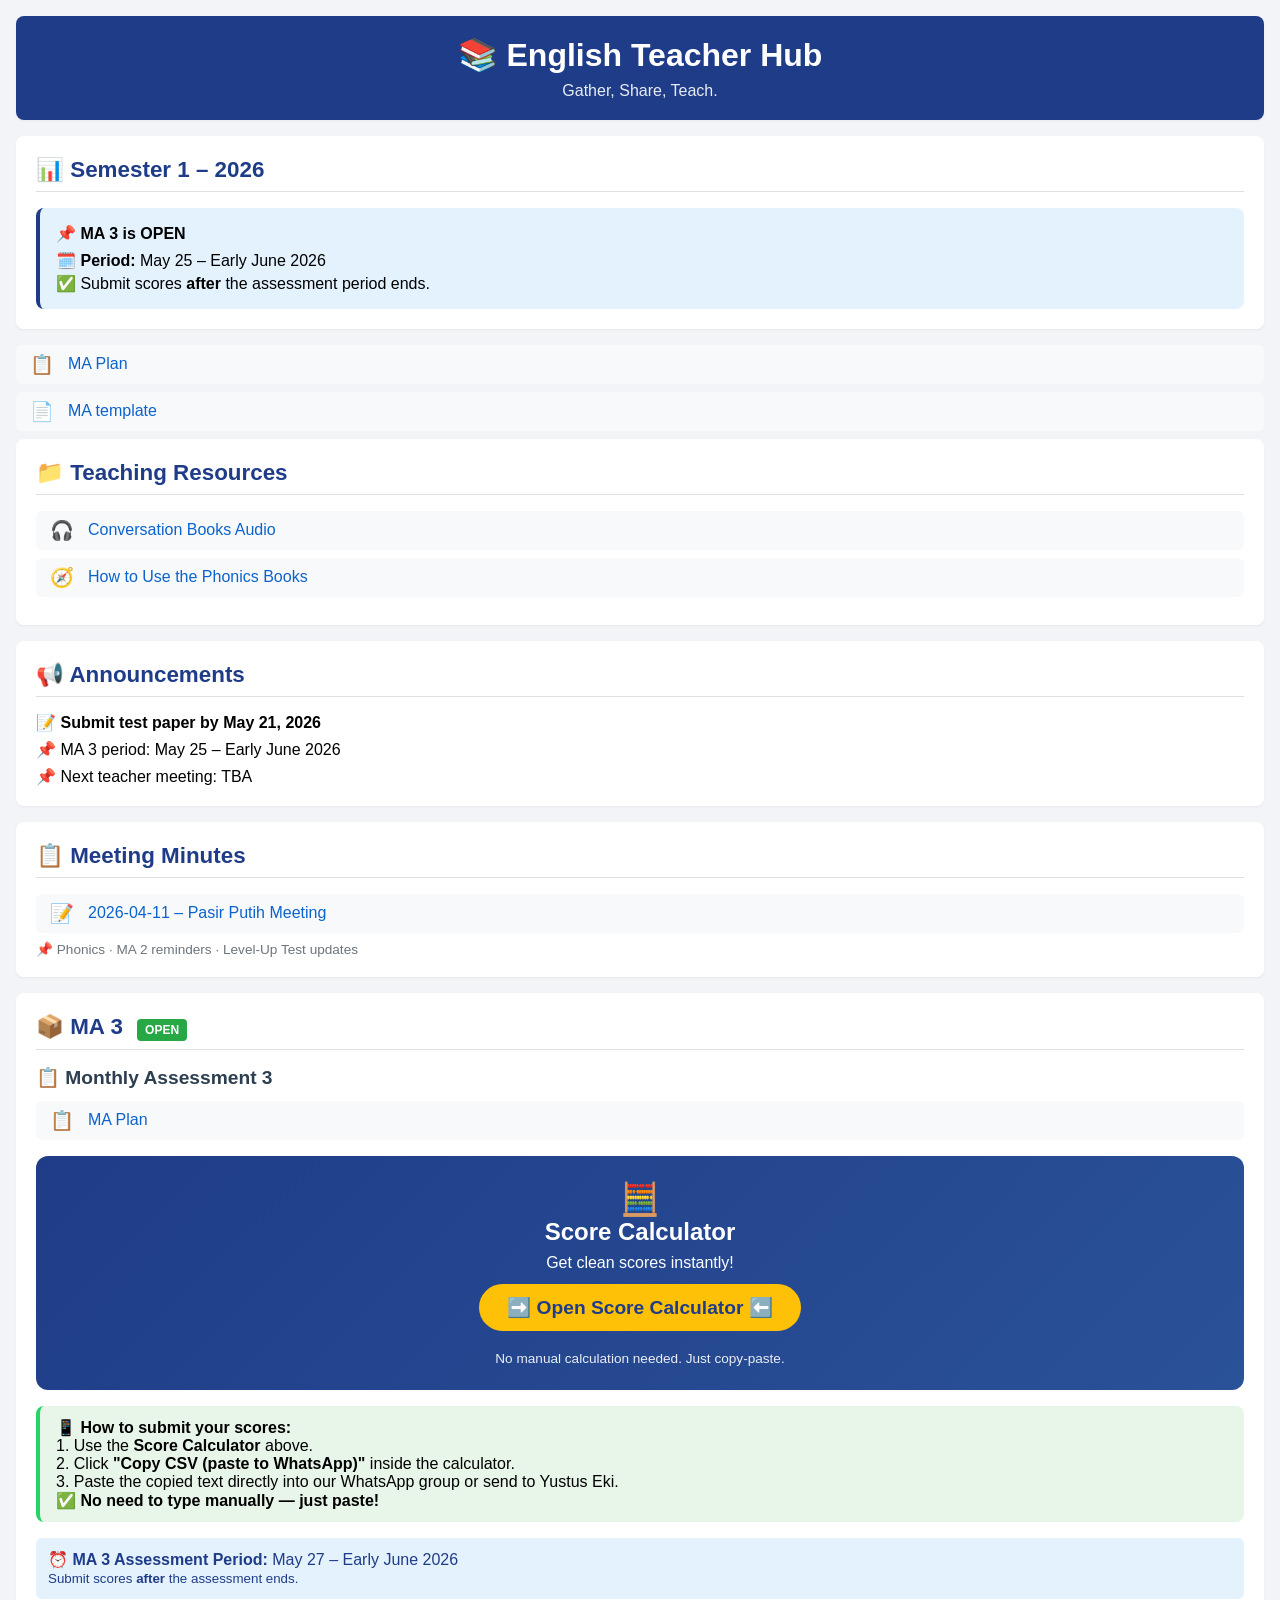
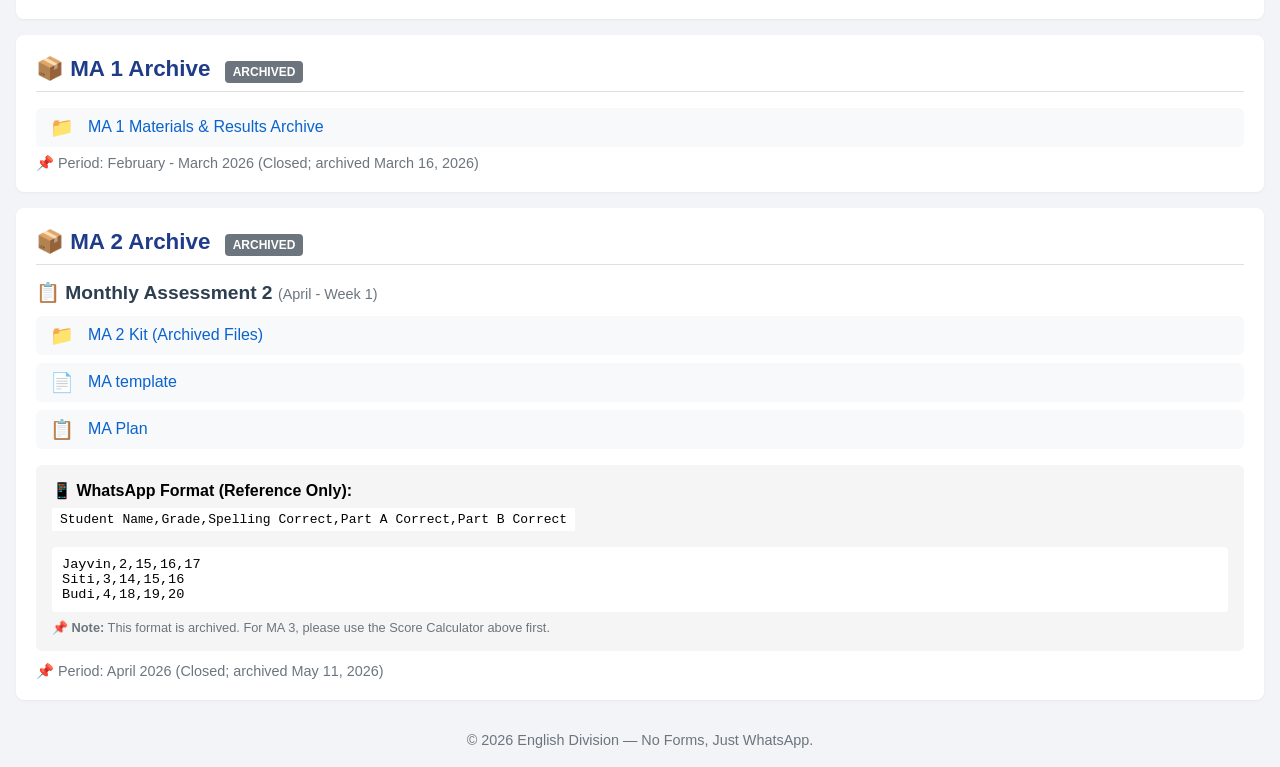
==== index.html @ 3843e010 "Update MA 3 period dates in announcements" ====
<!DOCTYPE html>
<html lang="en">
<head>
<meta http-equiv="content-type" content="text/html; charset=UTF-8">
    <meta charset="UTF-8">
    <meta name="viewport" content="width=device-width, initial-scale=1.0">
    <title>English Teacher Hub</title>
    <style>
        * {
            margin: 0;
            padding: 0;
            box-sizing: border-box;
        }
        :root {
            --primary: #1f3c88;
            --text: #2c3e50;
            --light-bg: #f8f9fa;
            --border: #e0e0e0;
            --success: #28a745;
            --muted: #6c757d;
            --warning: #ffc107;
            --warning-bg: #fff3cd;
        }
        body {
            font-family: Arial, sans-serif;
            background: #f2f4f7;
            padding: 16px;
        }
        .card {
            background: white;
            border-radius: 8px;
            padding: 20px;
            margin-bottom: 16px;
            box-shadow: 0 1px 3px rgba(0,0,0,0.05);
        }
        h2 {
            color: var(--primary);
            margin-bottom: 16px;
            font-size: 1.4rem;
            border-bottom: 1px solid var(--border);
            padding-bottom: 8px;
        }
        h3 {
            color: var(--text);
            margin: 16px 0 12px;
            font-size: 1.2rem;
        }
        .badge {
            display: inline-block;
            padding: 4px 8px;
            border-radius: 4px;
            font-size: 0.75rem;
            font-weight: bold;
            margin-left: 8px;
        }
        .badge.active {
            background: #28a745;
            color: white;
        }
        .badge.archived {
            background: #6c757d;
            color: white;
        }
        .material-item {
            display: flex;
            align-items: center;
            gap: 12px;
            padding: 8px 12px;
            background: var(--light-bg);
            border-radius: 6px;
            margin: 8px 0;
        }
        .material-item span {
            font-size: 1.2rem;
            min-width: 28px;
            text-align: center;
        }
        .material-item a {
            text-decoration: none;
            color: #0b63ce;
            font-size: 1rem;
            line-height: 1.4;
            word-break: break-word;
            flex: 1;
        }
        .tip {
            font-size: 0.85rem;
            color: var(--muted);
            margin-top: 4px;
            background: #f0f7ff;
            padding: 8px 12px;
            border-radius: 6px;
            border-left: 3px solid var(--primary);
        }
        .footer {
            text-align: center;
            color: var(--muted);
            font-size: 0.9rem;
            margin-top: 32px;
        }
        
        /* Calculator promo */
        .calculator-promo {
            background: linear-gradient(135deg, #1f3c88 0%, #2a5298 100%);
            color: white;
            border-radius: 12px;
            padding: 24px 20px;
            margin: 16px 0;
            text-align: center;
        }
        .calculator-promo h3 {
            color: white;
            margin: 0 0 8px 0;
            font-size: 1.5rem;
        }
        .calculator-promo a {
            display: inline-block;
            background: #ffc107;
            color: #1f3c88;
            font-weight: bold;
            text-decoration: none;
            font-size: 1.2rem;
            padding: 12px 28px;
            border-radius: 40px;
            margin: 12px 0;
            transition: 0.2s;
        }
        .calculator-promo a:hover {
            background: #ffda6a;
            transform: scale(1.02);
        }
        .calculator-promo small {
            display: block;
            margin-top: 8px;
            opacity: 0.9;
            font-size: 0.85rem;
        }
        
        .fallback-note {
            background: #fef9e6;
            border-left: 4px solid #ffc107;
            padding: 12px 16px;
            border-radius: 6px;
            margin-top: 16px;
            font-size: 0.85rem;
        }
        .fallback-note a {
            color: #1f3c88;
        }
        
        @media (max-width: 600px) {
            body { padding: 10px; }
            .card { padding: 16px; }
            h2 { font-size: 1.3rem; }
            .calculator-promo { padding: 16px; }
            .calculator-promo a { font-size: 1rem; padding: 10px 20px; }
        }
    </style>
</head>
<body>

    <!-- Header -->
    <div class="card" style="background: #1f3c88; color: white; text-align: center;">
        <h1 style="color: white; border: none; margin-bottom: 8px;">📚 English Teacher Hub</h1>
        <p style="opacity: 0.9;">Gather, Share, Teach.</p>
    </div>

    <!-- Semester 1 - 2026 with MA 3 announcement -->
    <div class="card">
        <h2>📊 Semester 1 – 2026</h2>
        
        <!-- MA 3 Active Info -->
        <div style="background: #e3f2fd; border-left: 4px solid #1f3c88; padding: 16px; border-radius: 8px; margin-top: 8px;">
            <p style="font-weight: bold; margin-bottom: 8px;">📌 MA 3 is OPEN</p>
            <p style="margin-bottom: 4px;">🗓️ <strong>Period:</strong> May 25 – Early June 2026</p>
            <p>✅ Submit scores <strong>after</strong> the assessment period ends.</p>
        </div>
    </div>

            <div class="material-item">
    <span>📋</span>
    <a href="https://juztuzeqi.github.io/KP2A-English-Teacher-Hub/ma_plan.html" target="_blank">MA Plan</a>
</div>
        <div class="material-item">
            <span>📄</span>
            <a href="https://docs.google.com/document/d/1jEXuyrB5XA-Bobo3E1adBT5UdtOaXY2l/edit?usp=drivesdk&amp;ouid=104156122239448096857&amp;rtpof=true&amp;sd=true" target="_blank">MA template</a>
        </div>
    <!-- Teaching Resources -->
    <div class="card">
        <h2>📁 Teaching Resources</h2>
        <div class="material-item">
            <span>🎧</span>
            <a href="https://drive.google.com/drive/folders/1lCV6Ffe_6IgdrqqUefOIeUJZZvPUfCAo">Conversation Books Audio</a>
        </div>
        <div class="material-item">
            <span>🧭</span>
            <a href="https://juztuzeqi.github.io/KP2A-English-Teacher-Hub/phonicsbooksguide.html">How to Use the Phonics Books</a>
        </div>
    </div>
    
    <!-- Announcements -->
    <div class="card">
        <h2>📢 Announcements</h2>
        <p style="margin-bottom: 8px;">📝 <strong>Submit test paper by May 21, 2026</strong></p>
        <p style="margin-bottom: 8px;">📌 MA 3 period: May 25 – Early June 2026</p>
        <p style="margin-bottom: 0;">📌 Next teacher meeting: TBA</p>
    </div>

    <!-- Meeting Minutes -->
    <div class="card">
        <h2>📋 Meeting Minutes</h2>
        <div class="material-item">
            <span>📝</span>
            <a href="https://juztuzeqi.github.io/KP2A-English-Teacher-Hub/meetings/minute_260411.html">2026-04-11 – Pasir Putih Meeting</a>
        </div>
        <p style="color: var(--muted); font-size: 0.85rem; margin-top: 8px;">
            📌 Phonics · MA 2 reminders · Level-Up Test updates
        </p>
    </div>

    <!-- MA 3 Section -->
    <div class="card">
        <h2>📦 MA 3 
            <span class="badge active">OPEN</span>
        </h2>
        
        <h3>📋 Monthly Assessment 3</h3>

        <div class="material-item">
    <span>📋</span>
    <a href="https://juztuzeqi.github.io/KP2A-English-Teacher-Hub/ma_plan.html" target="_blank">MA Plan</a>
</div>  
        <!-- Calculator Promo - Main Method -->
        <div class="calculator-promo">
            <span style="font-size: 2rem;">🧮</span>
            <h3>Score Calculator</h3>
            <p>Get clean scores instantly!</p>
            <a href="score-calculator.html" target="_blank">➡️ Open Score Calculator ⬅️</a>
            <small>No manual calculation needed. Just copy-paste.</small>
        </div>
        
        <div style="background: #e8f5e9; border-left: 4px solid #25D366; padding: 12px 16px; border-radius: 8px; margin-top: 16px;">
    <strong>📱 How to submit your scores:</strong><br>
    1. Use the <strong>Score Calculator</strong> above.<br>
    2. Click <strong>"Copy CSV (paste to WhatsApp)"</strong> inside the calculator.<br>
    3. Paste the copied text directly into our WhatsApp group or send to Yustus Eki.<br>
    ✅ <strong>No need to type manually — just paste!</strong>
</div>
        <!-- Deadline Info -->
        <div style="background: #e3f2fd; padding: 12px; border-radius: 6px; margin-top: 16px;">
            <p style="color: #1f3c88;">
                ⏰ <strong>MA 3 Assessment Period:</strong> May 27 – Early June 2026<br>
                <small>Submit scores <strong>after</strong> the assessment ends.</small>
            </p>
        </div>
    </div>

    <!-- MA 1 Archive -->
    <div class="card">
        <h2>📦 MA 1 Archive 
            <span class="badge archived">ARCHIVED</span>
        </h2>
        
        <div class="material-item">
            <span>📁</span>
            <a href="https://drive.google.com/drive/u/0/folders/16_Hkf5cLOp4wLqrvIerYV0NJLx_albtA" target="_blank">MA 1 Materials &amp; Results Archive</a>
        </div>
        
        <p style="color: var(--muted); font-size: 0.9rem; margin-top: 8px;">
            📌 Period: February - March 2026 (Closed; archived March 16, 2026)
        </p>
    </div>

    <!-- MA 2 Archive (with WhatsApp format reference) -->
    <div class="card">
        <h2>📦 MA 2 Archive 
            <span class="badge archived">ARCHIVED</span>
        </h2>
        
        <h3>📋 Monthly Assessment 2 
            <span style="color: #6c757d; font-size: 0.9rem; font-weight: normal;">(April - Week 1)</span>
        </h3>
        
        <div class="material-item">
            <span>📁</span>
            <a href="https://drive.google.com/drive/folders/1QwVQZbbQF1cjLEMYLAWF-jJh4QkY83Xx?usp=drive_link" target="_blank">MA 2 Kit (Archived Files)</a>
        </div>

        <div class="material-item">
            <span>📄</span>
            <a href="https://docs.google.com/document/d/1jEXuyrB5XA-Bobo3E1adBT5UdtOaXY2l/edit?usp=drivesdk&amp;ouid=104156122239448096857&amp;rtpof=true&amp;sd=true" target="_blank">MA template</a>
        </div>

        <div class="material-item">
            <span>📋</span>
            <a href="https://juztuzeqi.github.io/KP2A-English-Teacher-Hub/ma_plan.html" target="_blank">MA Plan</a>
        </div>  
        
        <!-- Keep the WhatsApp format example as reference -->
        <div style="background: #f5f5f5; padding: 16px; border-radius: 6px; margin-top: 16px;">
            <p style="font-weight: bold; margin-bottom: 8px;">📱 WhatsApp Format (Reference Only):</p>
            <code style="background: white; padding: 4px 8px; display: inline-block; margin-bottom: 8px;">Student Name,Grade,Spelling Correct,Part A Correct,Part B Correct</code>
            <div style="background: white; padding: 10px; border-radius: 4px; font-family: monospace; font-size: 0.85rem; margin: 8px 0;">
                Jayvin,2,15,16,17<br>
                Siti,3,14,15,16<br>
                Budi,4,18,19,20
            </div>
            <p style="font-size: 0.8rem; color: #6c757d; margin-top: 4px;">
                📌 <strong>Note:</strong> This format is archived. For MA 3, please use the Score Calculator above first.
            </p>
        </div>
        
        <p style="color: var(--muted); font-size: 0.9rem; margin-top: 12px;">
            📌 Period: April 2026 (Closed; archived May 11, 2026)
        </p>
    </div>

    <!-- Footer -->
    <div class="footer">
        © 2026 English Division — No Forms, Just WhatsApp.
    </div>

</body>
</html>
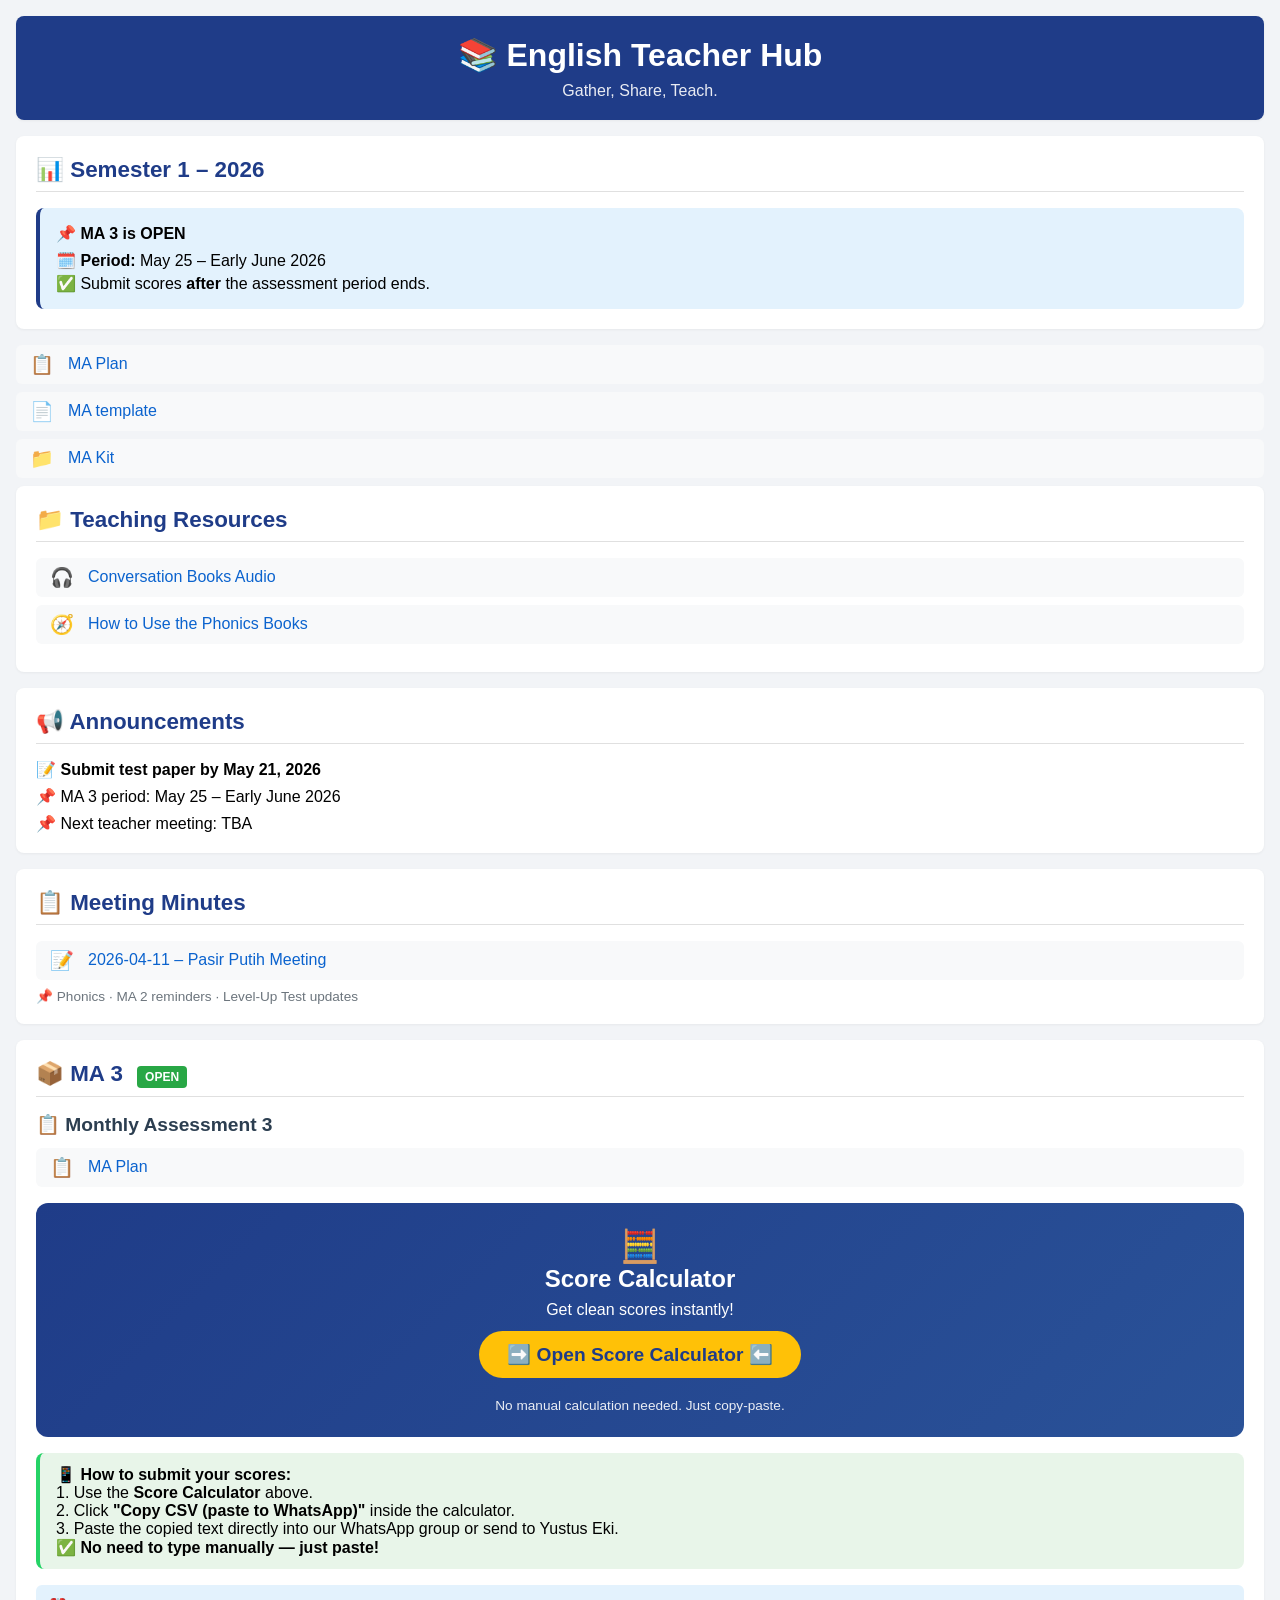
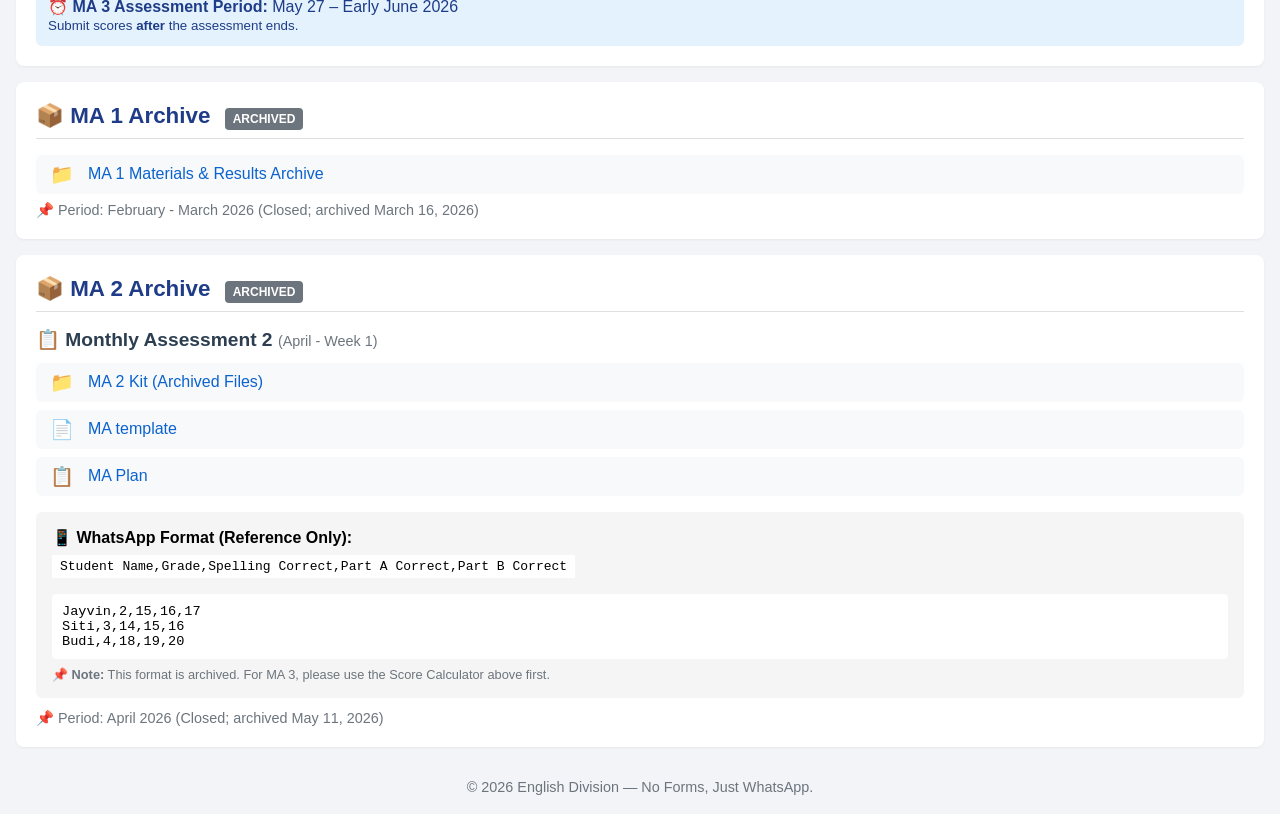
==== commit 5b740b49: "Add link to MA Kit in index.html" ====
--- a/index.html
+++ b/index.html
@@ -184,6 +184,11 @@
         <div class="material-item">
             <span>📄</span>
             <a href="https://docs.google.com/document/d/1jEXuyrB5XA-Bobo3E1adBT5UdtOaXY2l/edit?usp=drivesdk&amp;ouid=104156122239448096857&amp;rtpof=true&amp;sd=true" target="_blank">MA template</a>
+        </div>
+
+    <div class="material-item">
+            <span>📁</span>
+            <a href="https://drive.google.com/drive/folders/1vUF57-d4w5BQMrFOD03ipm5lRMcmKEAi"_blank">MA Kit</a>
         </div>
     <!-- Teaching Resources -->
     <div class="card">
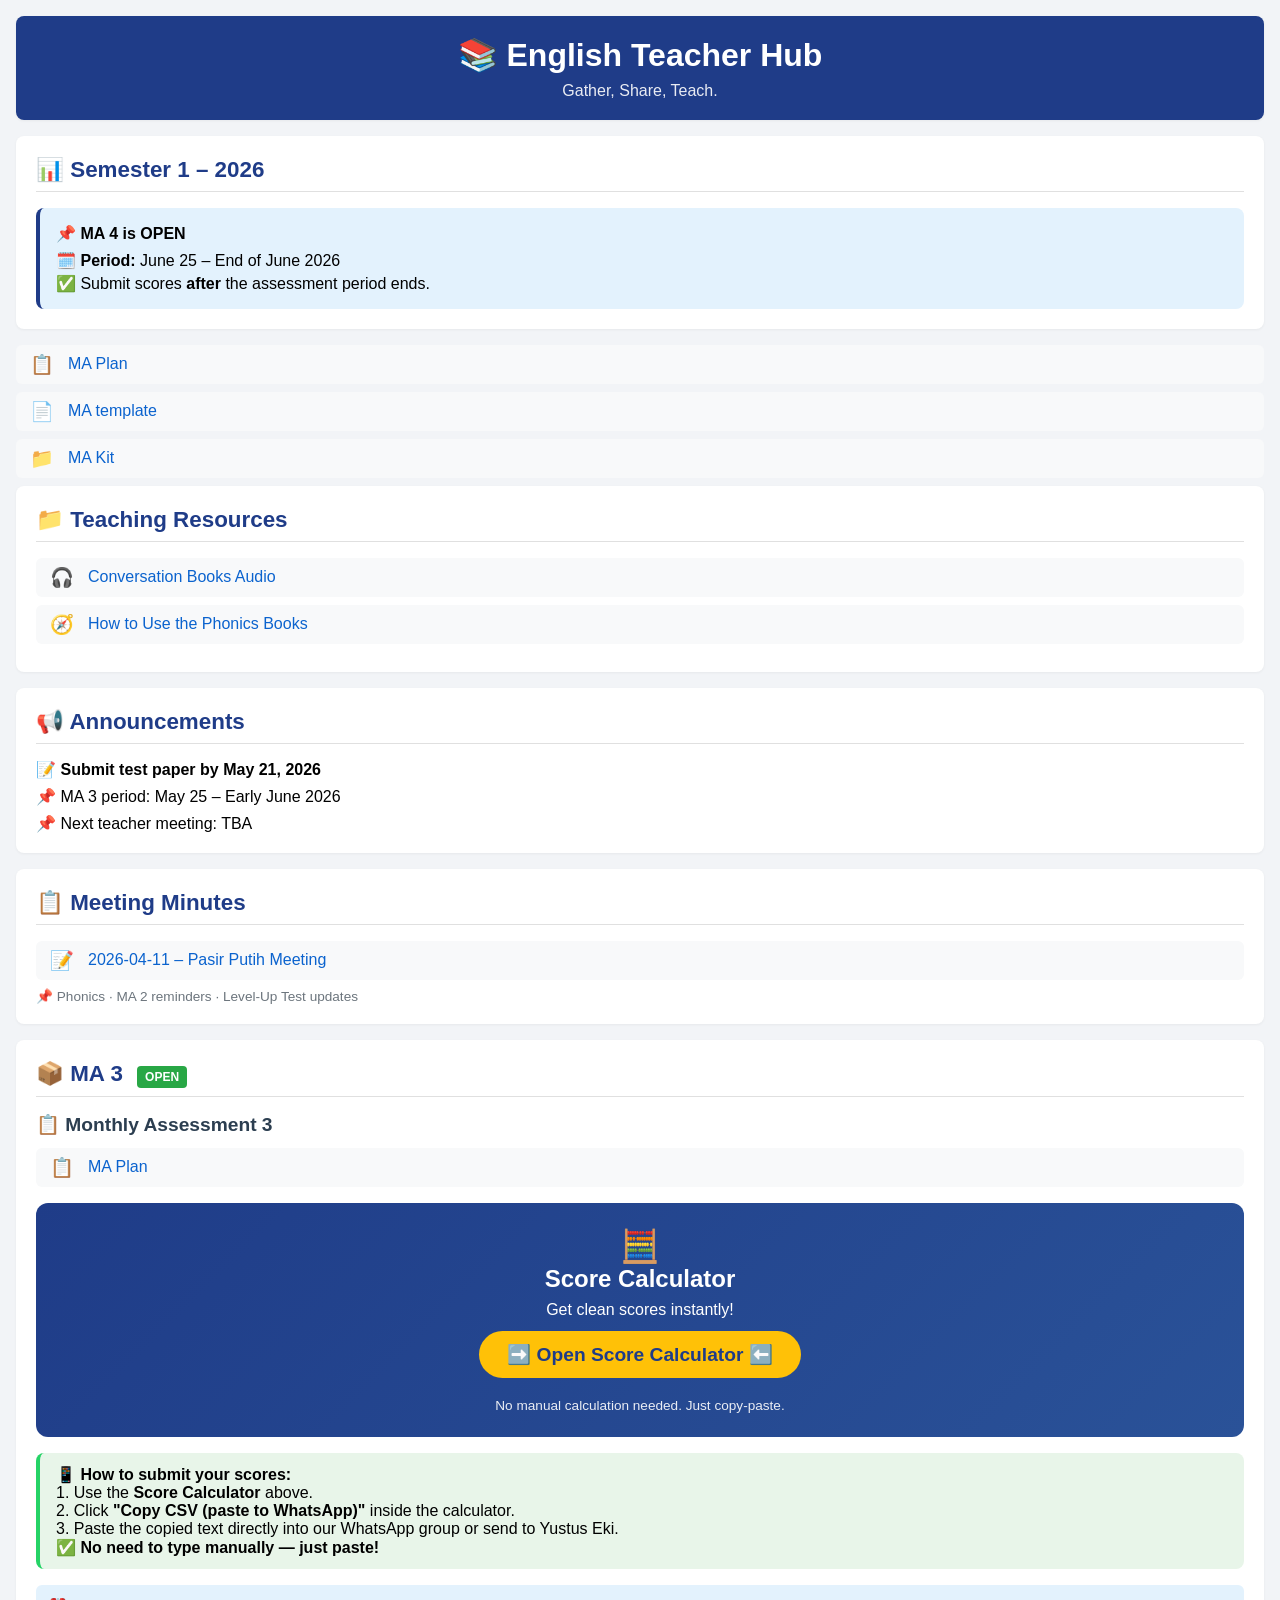
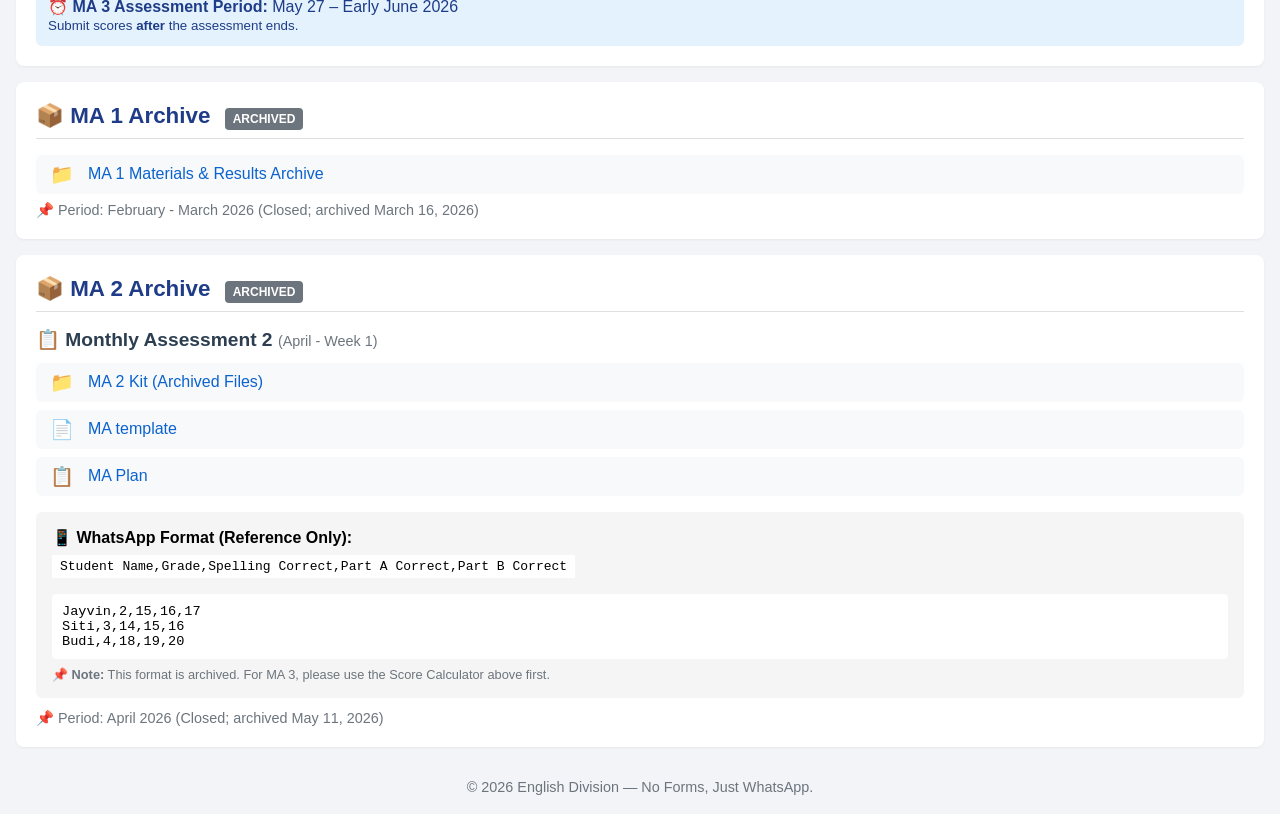
==== commit 052bde42: "Change MA 3 to MA 4 and update links Updated MA information and modified links to use placeholders." ====
--- a/index.html
+++ b/index.html
@@ -171,8 +171,8 @@
         
         <!-- MA 3 Active Info -->
         <div style="background: #e3f2fd; border-left: 4px solid #1f3c88; padding: 16px; border-radius: 8px; margin-top: 8px;">
-            <p style="font-weight: bold; margin-bottom: 8px;">📌 MA 3 is OPEN</p>
-            <p style="margin-bottom: 4px;">🗓️ <strong>Period:</strong> May 25 – Early June 2026</p>
+            <p style="font-weight: bold; margin-bottom: 8px;">📌 MA 4 is OPEN</p>
+            <p style="margin-bottom: 4px;">🗓️ <strong>Period:</strong> June 25 – End of June 2026</p>
             <p>✅ Submit scores <strong>after</strong> the assessment period ends.</p>
         </div>
     </div>
@@ -183,12 +183,12 @@
 </div>
         <div class="material-item">
             <span>📄</span>
-            <a href="https://docs.google.com/document/d/1jEXuyrB5XA-Bobo3E1adBT5UdtOaXY2l/edit?usp=drivesdk&amp;ouid=104156122239448096857&amp;rtpof=true&amp;sd=true" target="_blank">MA template</a>
+            <a href="#" target="_blank">MA template</a>
         </div>
 
     <div class="material-item">
             <span>📁</span>
-            <a href="https://drive.google.com/drive/folders/1vUF57-d4w5BQMrFOD03ipm5lRMcmKEAi"_blank">MA Kit</a>
+            <a href="#"_blank">MA Kit</a>
         </div>
     <!-- Teaching Resources -->
     <div class="card">
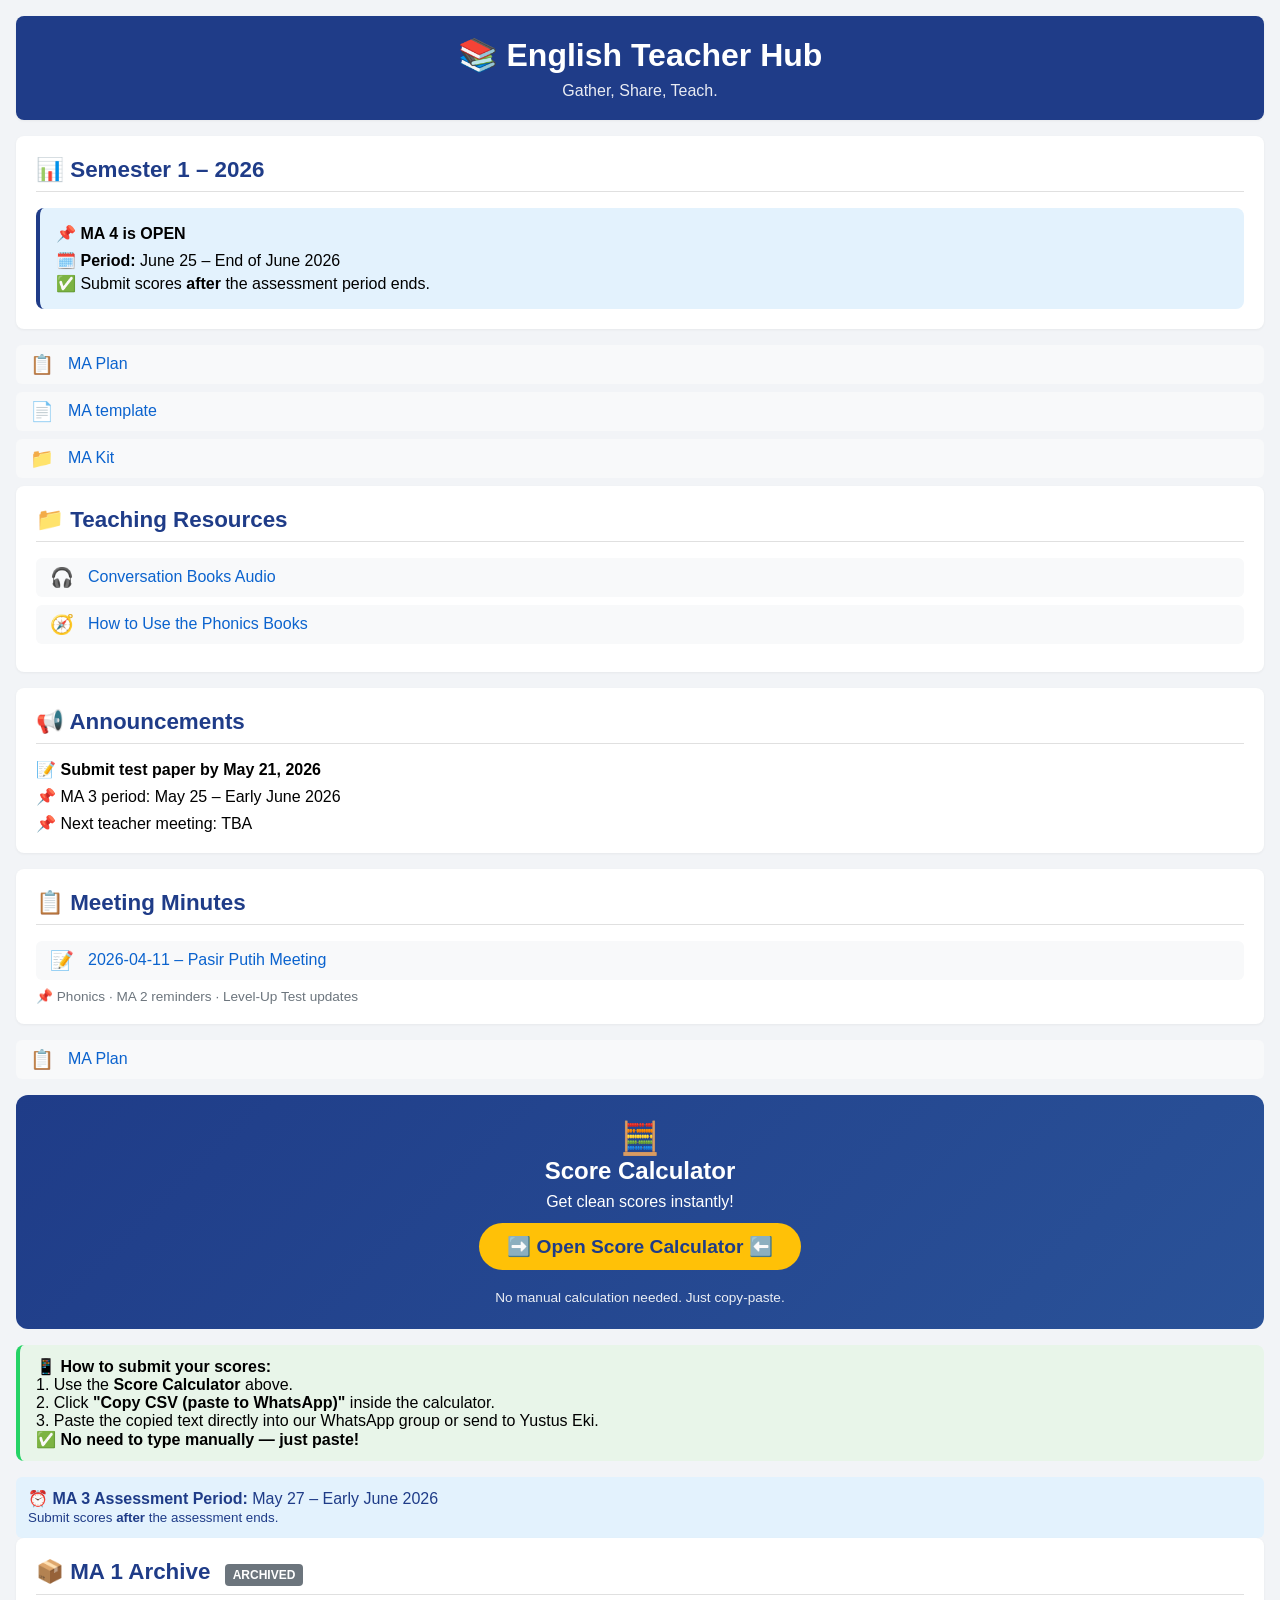
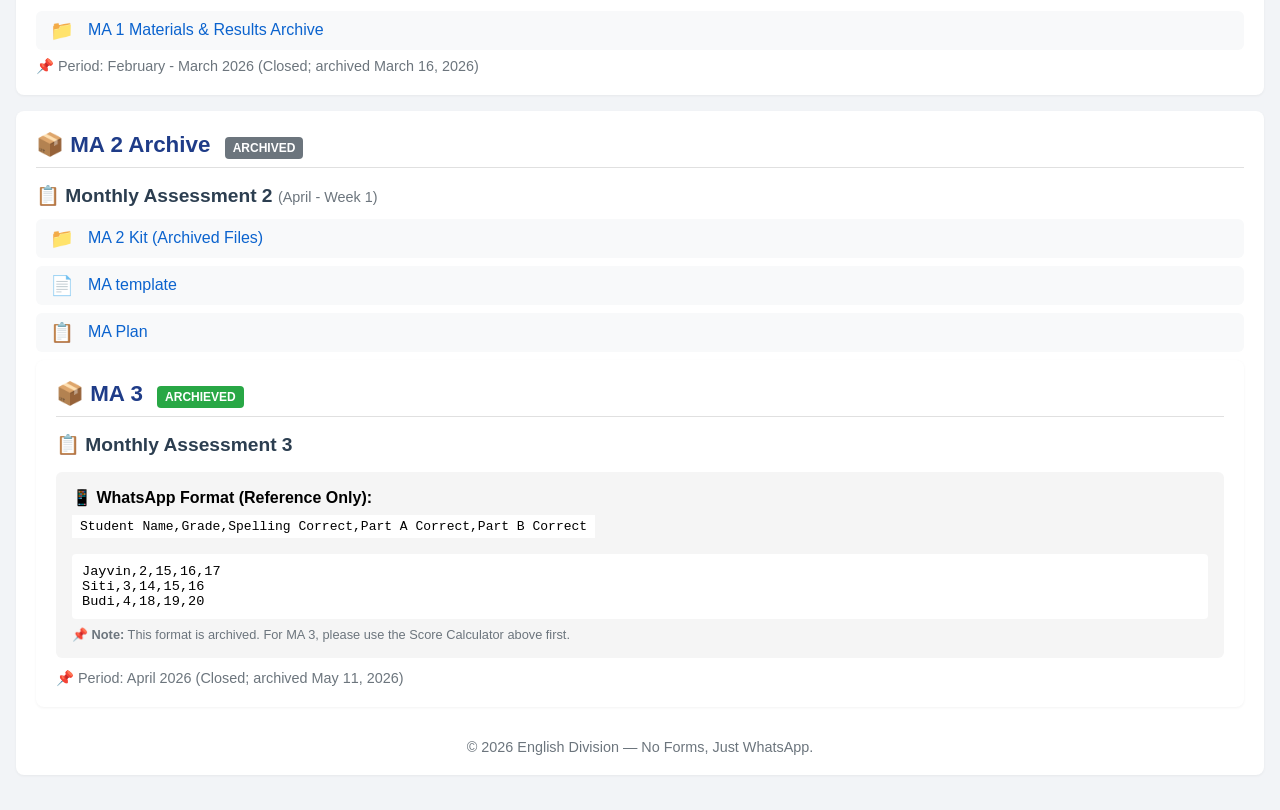
==== commit 5f71ec09: "Restore MA 3 Section with archived status Reintroduced MA 3 section with updated status and referenc" ====
--- a/index.html
+++ b/index.html
@@ -183,7 +183,7 @@
 </div>
         <div class="material-item">
             <span>📄</span>
-            <a href="#" target="_blank">MA template</a>
+            <a href="https://docs.google.com/document/d/1jEXuyrB5XA-Bobo3E1adBT5UdtOaXY2l/edit#heading=h.sxe9j36pxzj5" target="_blank">MA template</a>
         </div>
 
     <div class="material-item">
@@ -222,14 +222,6 @@
             📌 Phonics · MA 2 reminders · Level-Up Test updates
         </p>
     </div>
-
-    <!-- MA 3 Section -->
-    <div class="card">
-        <h2>📦 MA 3 
-            <span class="badge active">OPEN</span>
-        </h2>
-        
-        <h3>📋 Monthly Assessment 3</h3>
 
         <div class="material-item">
     <span>📋</span>
@@ -300,7 +292,15 @@
             <span>📋</span>
             <a href="https://juztuzeqi.github.io/KP2A-English-Teacher-Hub/ma_plan.html" target="_blank">MA Plan</a>
         </div>  
-        
+
+    <!-- MA 3 Section -->
+    <div class="card">
+        <h2>📦 MA 3 
+            <span class="badge active">ARCHIEVED</span>
+        </h2>
+        
+        <h3>📋 Monthly Assessment 3</h3>
+
         <!-- Keep the WhatsApp format example as reference -->
         <div style="background: #f5f5f5; padding: 16px; border-radius: 6px; margin-top: 16px;">
             <p style="font-weight: bold; margin-bottom: 8px;">📱 WhatsApp Format (Reference Only):</p>
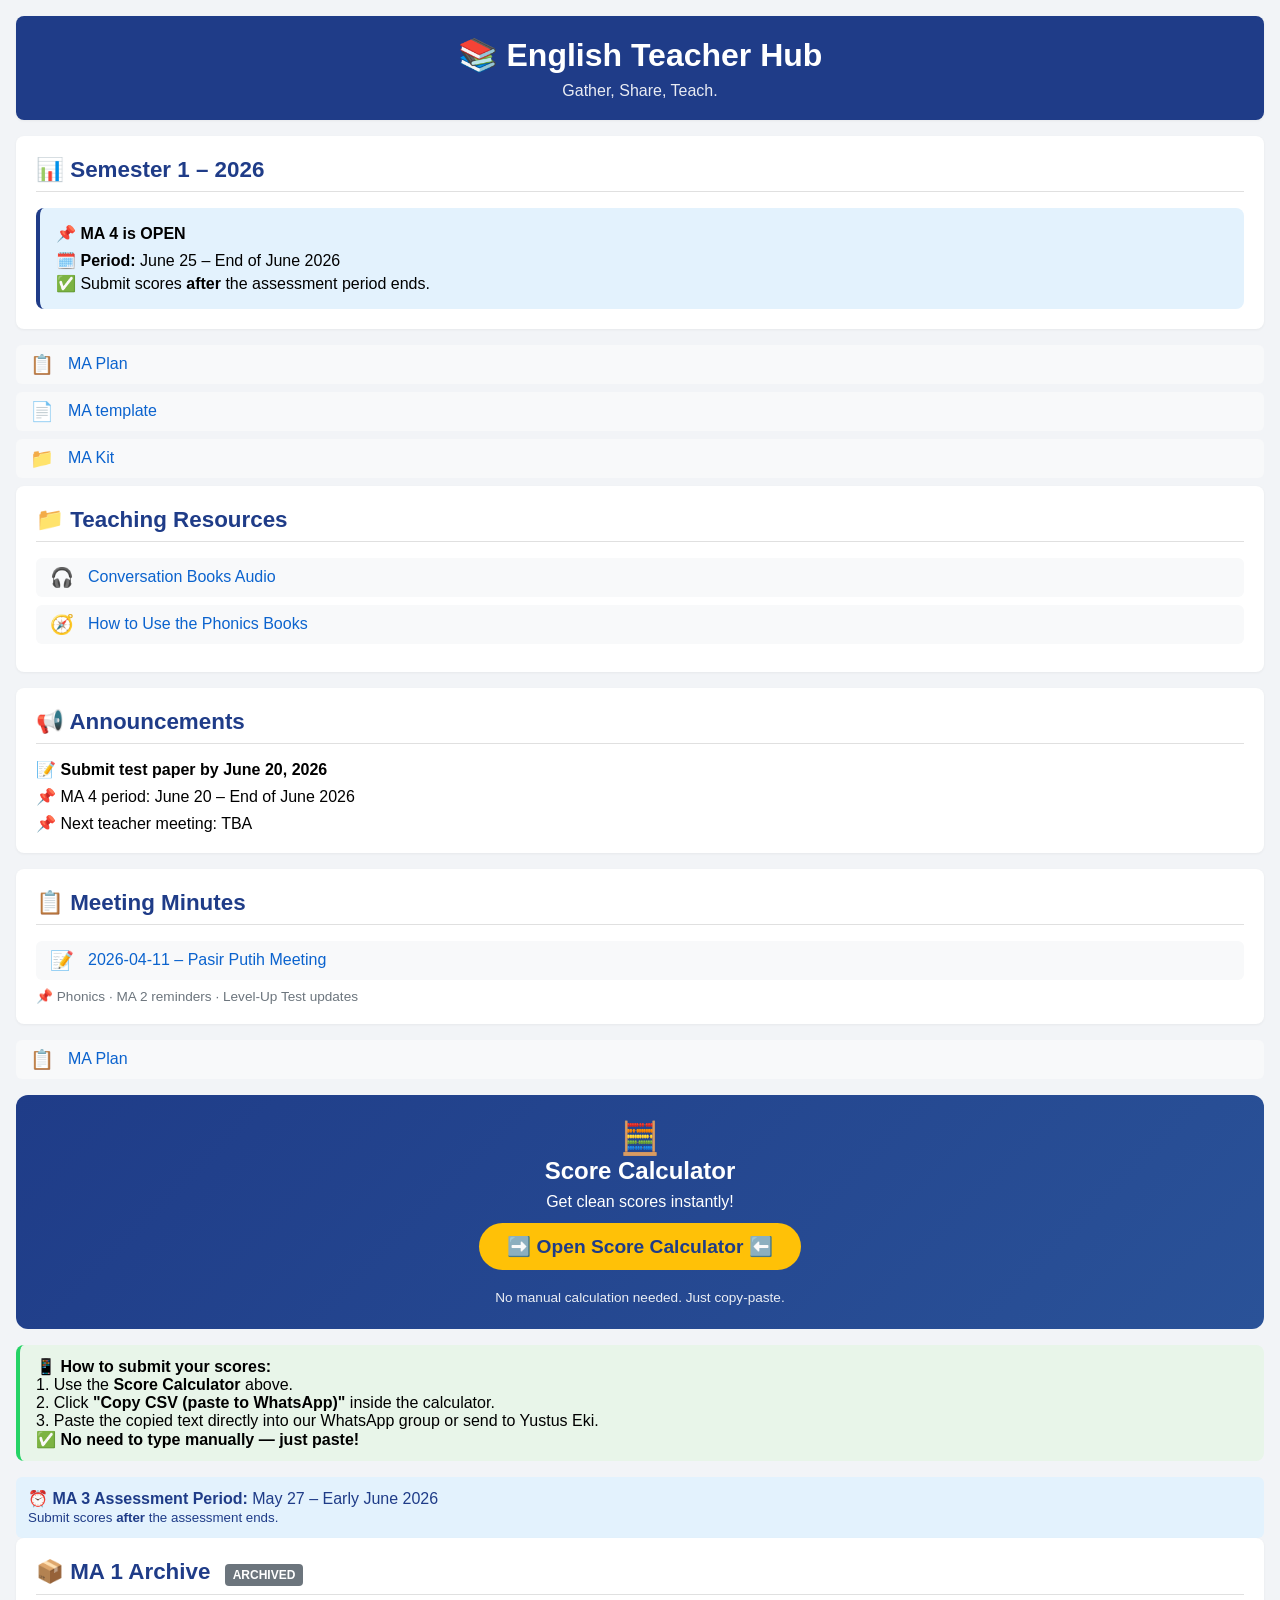
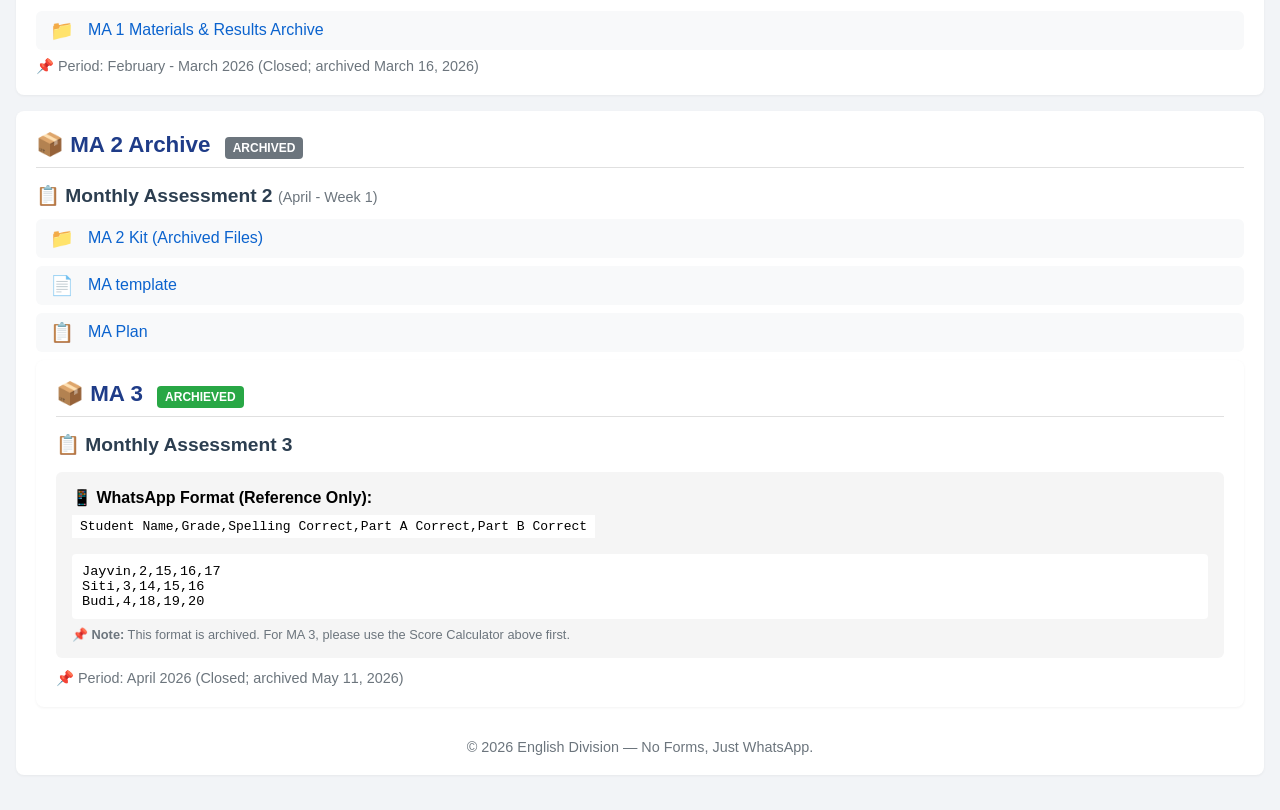
==== commit 964fcb2f: "Update announcement dates in index.html" ====
--- a/index.html
+++ b/index.html
@@ -206,8 +206,8 @@
     <!-- Announcements -->
     <div class="card">
         <h2>📢 Announcements</h2>
-        <p style="margin-bottom: 8px;">📝 <strong>Submit test paper by May 21, 2026</strong></p>
-        <p style="margin-bottom: 8px;">📌 MA 3 period: May 25 – Early June 2026</p>
+        <p style="margin-bottom: 8px;">📝 <strong>Submit test paper by June 20, 2026</strong></p>
+        <p style="margin-bottom: 8px;">📌 MA 4 period: June 20 – End of June 2026</p>
         <p style="margin-bottom: 0;">📌 Next teacher meeting: TBA</p>
     </div>
 
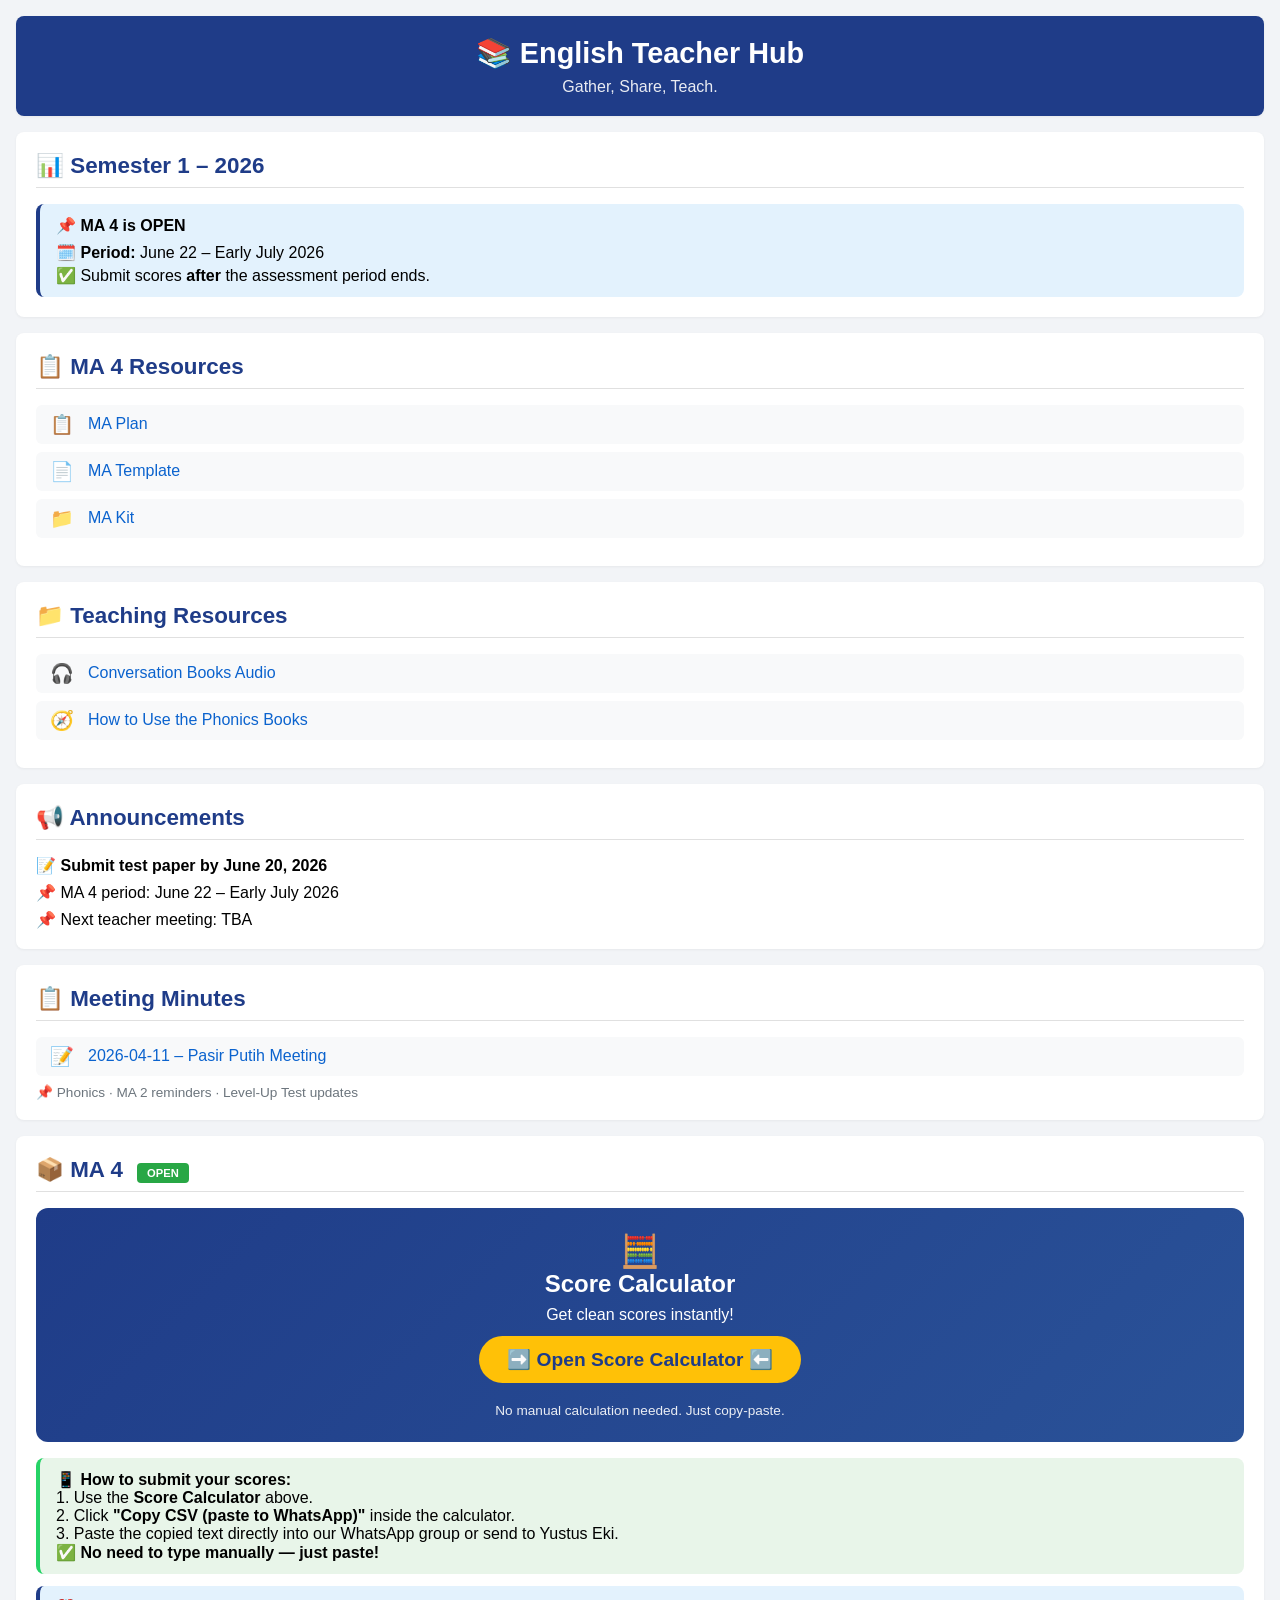
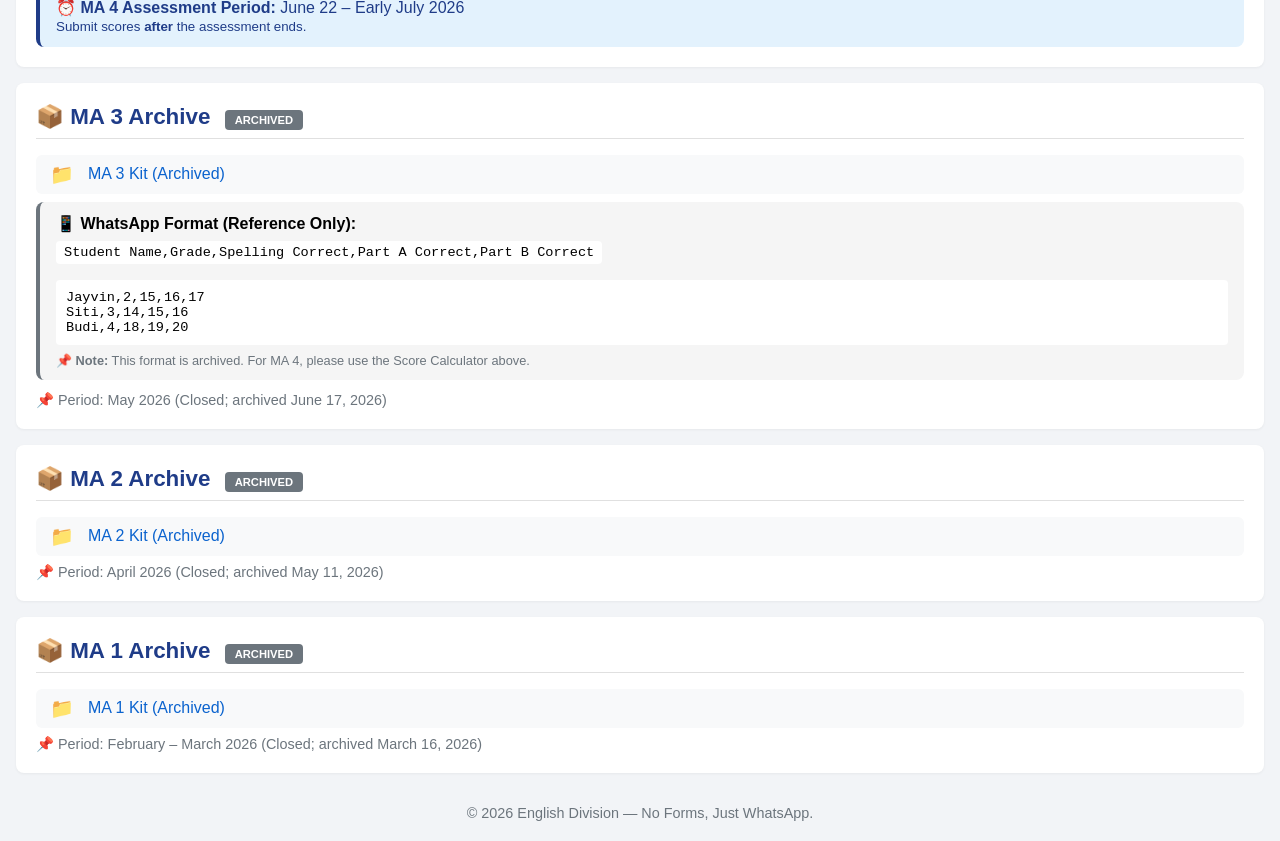
==== commit 075ba14b: "Refactor index.html for improved structure and styling Updated HTML structure and styles for better " ====
--- a/index.html
+++ b/index.html
@@ -1,9 +1,8 @@
 <!DOCTYPE html>
 <html lang="en">
 <head>
-<meta http-equiv="content-type" content="text/html; charset=UTF-8">
-    <meta charset="UTF-8">
-    <meta name="viewport" content="width=device-width, initial-scale=1.0">
+    <meta charset="UTF-8" />
+    <meta name="viewport" content="width=device-width, initial-scale=1.0" />
     <title>English Teacher Hub</title>
     <style>
         * {
@@ -31,7 +30,13 @@
             border-radius: 8px;
             padding: 20px;
             margin-bottom: 16px;
-            box-shadow: 0 1px 3px rgba(0,0,0,0.05);
+            box-shadow: 0 1px 3px rgba(0, 0, 0, 0.05);
+        }
+        h1 {
+            color: white;
+            border: none;
+            margin-bottom: 8px;
+            font-size: 1.8rem;
         }
         h2 {
             color: var(--primary);
@@ -47,13 +52,13 @@
         }
         .badge {
             display: inline-block;
-            padding: 4px 8px;
+            padding: 4px 10px;
             border-radius: 4px;
-            font-size: 0.75rem;
+            font-size: 0.7rem;
             font-weight: bold;
             margin-left: 8px;
         }
-        .badge.active {
+        .badge.open {
             background: #28a745;
             color: white;
         }
@@ -83,23 +88,30 @@
             word-break: break-word;
             flex: 1;
         }
-        .tip {
-            font-size: 0.85rem;
-            color: var(--muted);
-            margin-top: 4px;
-            background: #f0f7ff;
-            padding: 8px 12px;
-            border-radius: 6px;
-            border-left: 3px solid var(--primary);
-        }
-        .footer {
-            text-align: center;
-            color: var(--muted);
-            font-size: 0.9rem;
-            margin-top: 32px;
-        }
-        
-        /* Calculator promo */
+        .material-item a:hover {
+            text-decoration: underline;
+        }
+        .info-box {
+            padding: 12px 16px;
+            border-radius: 8px;
+            margin-top: 8px;
+        }
+        .info-box.blue {
+            background: #e3f2fd;
+            border-left: 4px solid #1f3c88;
+        }
+        .info-box.green {
+            background: #e8f5e9;
+            border-left: 4px solid #25d366;
+        }
+        .info-box.yellow {
+            background: #fef9e6;
+            border-left: 4px solid #ffc107;
+        }
+        .info-box.gray {
+            background: #f5f5f5;
+            border-left: 4px solid #6c757d;
+        }
         .calculator-promo {
             background: linear-gradient(135deg, #1f3c88 0%, #2a5298 100%);
             color: white;
@@ -135,99 +147,120 @@
             opacity: 0.9;
             font-size: 0.85rem;
         }
-        
-        .fallback-note {
-            background: #fef9e6;
-            border-left: 4px solid #ffc107;
-            padding: 12px 16px;
-            border-radius: 6px;
-            margin-top: 16px;
+        code {
+            background: white;
+            padding: 4px 8px;
+            display: inline-block;
+            margin-bottom: 8px;
             font-size: 0.85rem;
-        }
-        .fallback-note a {
-            color: #1f3c88;
-        }
-        
+            border-radius: 4px;
+        }
+        .mono-box {
+            background: white;
+            padding: 10px;
+            border-radius: 4px;
+            font-family: monospace;
+            font-size: 0.85rem;
+            margin: 8px 0;
+        }
+        .footer {
+            text-align: center;
+            color: var(--muted);
+            font-size: 0.9rem;
+            margin-top: 32px;
+        }
         @media (max-width: 600px) {
-            body { padding: 10px; }
-            .card { padding: 16px; }
-            h2 { font-size: 1.3rem; }
-            .calculator-promo { padding: 16px; }
-            .calculator-promo a { font-size: 1rem; padding: 10px 20px; }
+            body {
+                padding: 10px;
+            }
+            .card {
+                padding: 16px;
+            }
+            h2 {
+                font-size: 1.3rem;
+            }
+            .calculator-promo {
+                padding: 16px;
+            }
+            .calculator-promo a {
+                font-size: 1rem;
+                padding: 10px 20px;
+            }
         }
     </style>
 </head>
 <body>
 
-    <!-- Header -->
+    <!-- HEADER -->
     <div class="card" style="background: #1f3c88; color: white; text-align: center;">
-        <h1 style="color: white; border: none; margin-bottom: 8px;">📚 English Teacher Hub</h1>
+        <h1>📚 English Teacher Hub</h1>
         <p style="opacity: 0.9;">Gather, Share, Teach.</p>
     </div>
 
-    <!-- Semester 1 - 2026 with MA 3 announcement -->
+    <!-- SEMESTER & MA 4 OPEN -->
     <div class="card">
         <h2>📊 Semester 1 – 2026</h2>
-        
-        <!-- MA 3 Active Info -->
-        <div style="background: #e3f2fd; border-left: 4px solid #1f3c88; padding: 16px; border-radius: 8px; margin-top: 8px;">
+        <div class="info-box blue">
             <p style="font-weight: bold; margin-bottom: 8px;">📌 MA 4 is OPEN</p>
-            <p style="margin-bottom: 4px;">🗓️ <strong>Period:</strong> June 25 – End of June 2026</p>
+            <p style="margin-bottom: 4px;">🗓️ <strong>Period:</strong> June 22 – Early July 2026</p>
             <p>✅ Submit scores <strong>after</strong> the assessment period ends.</p>
         </div>
     </div>
 
-            <div class="material-item">
-    <span>📋</span>
-    <a href="https://juztuzeqi.github.io/KP2A-English-Teacher-Hub/ma_plan.html" target="_blank">MA Plan</a>
-</div>
+    <!-- MA PLAN & TEMPLATE -->
+    <div class="card">
+        <h2>📋 MA 4 Resources</h2>
+        <div class="material-item">
+            <span>📋</span>
+            <a href="https://juztuzeqi.github.io/KP2A-English-Teacher-Hub/ma_plan.html" target="_blank">MA Plan</a>
+        </div>
         <div class="material-item">
             <span>📄</span>
-            <a href="https://docs.google.com/document/d/1jEXuyrB5XA-Bobo3E1adBT5UdtOaXY2l/edit#heading=h.sxe9j36pxzj5" target="_blank">MA template</a>
-        </div>
-
-    <div class="material-item">
+            <a href="https://docs.google.com/document/d/1jEXuyrB5XA-Bobo3E1adBT5UdtOaXY2l/edit#heading=h.sxe9j36pxzj5" target="_blank">MA Template</a>
+        </div>
+        <div class="material-item">
             <span>📁</span>
-            <a href="#"_blank">MA Kit</a>
-        </div>
-    <!-- Teaching Resources -->
+            <a href="#" target="_blank">MA Kit</a>
+        </div>
+    </div>
+
+    <!-- TEACHING RESOURCES -->
     <div class="card">
         <h2>📁 Teaching Resources</h2>
         <div class="material-item">
             <span>🎧</span>
-            <a href="https://drive.google.com/drive/folders/1lCV6Ffe_6IgdrqqUefOIeUJZZvPUfCAo">Conversation Books Audio</a>
+            <a href="https://drive.google.com/drive/folders/1lCV6Ffe_6IgdrqqUefOIeUJZZvPUfCAo" target="_blank">Conversation Books Audio</a>
         </div>
         <div class="material-item">
             <span>🧭</span>
-            <a href="https://juztuzeqi.github.io/KP2A-English-Teacher-Hub/phonicsbooksguide.html">How to Use the Phonics Books</a>
-        </div>
-    </div>
-    
-    <!-- Announcements -->
+            <a href="https://juztuzeqi.github.io/KP2A-English-Teacher-Hub/phonicsbooksguide.html" target="_blank">How to Use the Phonics Books</a>
+        </div>
+    </div>
+
+    <!-- ANNOUNCEMENTS -->
     <div class="card">
         <h2>📢 Announcements</h2>
         <p style="margin-bottom: 8px;">📝 <strong>Submit test paper by June 20, 2026</strong></p>
-        <p style="margin-bottom: 8px;">📌 MA 4 period: June 20 – End of June 2026</p>
+        <p style="margin-bottom: 8px;">📌 MA 4 period: June 22 – Early July 2026</p>
         <p style="margin-bottom: 0;">📌 Next teacher meeting: TBA</p>
     </div>
 
-    <!-- Meeting Minutes -->
+    <!-- MEETING MINUTES -->
     <div class="card">
         <h2>📋 Meeting Minutes</h2>
         <div class="material-item">
             <span>📝</span>
-            <a href="https://juztuzeqi.github.io/KP2A-English-Teacher-Hub/meetings/minute_260411.html">2026-04-11 – Pasir Putih Meeting</a>
+            <a href="https://juztuzeqi.github.io/KP2A-English-Teacher-Hub/meetings/minute_260411.html" target="_blank">2026-04-11 – Pasir Putih Meeting</a>
         </div>
         <p style="color: var(--muted); font-size: 0.85rem; margin-top: 8px;">
             📌 Phonics · MA 2 reminders · Level-Up Test updates
         </p>
     </div>
 
-        <div class="material-item">
-    <span>📋</span>
-    <a href="https://juztuzeqi.github.io/KP2A-English-Teacher-Hub/ma_plan.html" target="_blank">MA Plan</a>
-</div>  
-        <!-- Calculator Promo - Main Method -->
+    <!-- SCORE CALCULATOR PROMO -->
+    <div class="card">
+        <h2>📦 MA 4 <span class="badge open">OPEN</span></h2>
+
         <div class="calculator-promo">
             <span style="font-size: 2rem;">🧮</span>
             <h3>Score Calculator</h3>
@@ -235,92 +268,79 @@
             <a href="score-calculator.html" target="_blank">➡️ Open Score Calculator ⬅️</a>
             <small>No manual calculation needed. Just copy-paste.</small>
         </div>
-        
-        <div style="background: #e8f5e9; border-left: 4px solid #25D366; padding: 12px 16px; border-radius: 8px; margin-top: 16px;">
-    <strong>📱 How to submit your scores:</strong><br>
-    1. Use the <strong>Score Calculator</strong> above.<br>
-    2. Click <strong>"Copy CSV (paste to WhatsApp)"</strong> inside the calculator.<br>
-    3. Paste the copied text directly into our WhatsApp group or send to Yustus Eki.<br>
-    ✅ <strong>No need to type manually — just paste!</strong>
-</div>
-        <!-- Deadline Info -->
-        <div style="background: #e3f2fd; padding: 12px; border-radius: 6px; margin-top: 16px;">
+
+        <div class="info-box green">
+            <strong>📱 How to submit your scores:</strong><br />
+            1. Use the <strong>Score Calculator</strong> above.<br />
+            2. Click <strong>"Copy CSV (paste to WhatsApp)"</strong> inside the calculator.<br />
+            3. Paste the copied text directly into our WhatsApp group or send to Yustus Eki.<br />
+            ✅ <strong>No need to type manually — just paste!</strong>
+        </div>
+
+        <div class="info-box blue" style="margin-top: 12px;">
             <p style="color: #1f3c88;">
-                ⏰ <strong>MA 3 Assessment Period:</strong> May 27 – Early June 2026<br>
+                ⏰ <strong>MA 4 Assessment Period:</strong> June 22 – Early July 2026<br />
                 <small>Submit scores <strong>after</strong> the assessment ends.</small>
             </p>
         </div>
     </div>
 
-    <!-- MA 1 Archive -->
-    <div class="card">
-        <h2>📦 MA 1 Archive 
-            <span class="badge archived">ARCHIVED</span>
-        </h2>
-        
+    <!-- MA 3 ARCHIVE -->
+    <div class="card">
+        <h2>📦 MA 3 Archive <span class="badge archived">ARCHIVED</span></h2>
+
         <div class="material-item">
             <span>📁</span>
-            <a href="https://drive.google.com/drive/u/0/folders/16_Hkf5cLOp4wLqrvIerYV0NJLx_albtA" target="_blank">MA 1 Materials &amp; Results Archive</a>
-        </div>
-        
-        <p style="color: var(--muted); font-size: 0.9rem; margin-top: 8px;">
-            📌 Period: February - March 2026 (Closed; archived March 16, 2026)
-        </p>
-    </div>
-
-    <!-- MA 2 Archive (with WhatsApp format reference) -->
-    <div class="card">
-        <h2>📦 MA 2 Archive 
-            <span class="badge archived">ARCHIVED</span>
-        </h2>
-        
-        <h3>📋 Monthly Assessment 2 
-            <span style="color: #6c757d; font-size: 0.9rem; font-weight: normal;">(April - Week 1)</span>
-        </h3>
-        
-        <div class="material-item">
-            <span>📁</span>
-            <a href="https://drive.google.com/drive/folders/1QwVQZbbQF1cjLEMYLAWF-jJh4QkY83Xx?usp=drive_link" target="_blank">MA 2 Kit (Archived Files)</a>
-        </div>
-
-        <div class="material-item">
-            <span>📄</span>
-            <a href="https://docs.google.com/document/d/1jEXuyrB5XA-Bobo3E1adBT5UdtOaXY2l/edit?usp=drivesdk&amp;ouid=104156122239448096857&amp;rtpof=true&amp;sd=true" target="_blank">MA template</a>
-        </div>
-
-        <div class="material-item">
-            <span>📋</span>
-            <a href="https://juztuzeqi.github.io/KP2A-English-Teacher-Hub/ma_plan.html" target="_blank">MA Plan</a>
-        </div>  
-
-    <!-- MA 3 Section -->
-    <div class="card">
-        <h2>📦 MA 3 
-            <span class="badge active">ARCHIEVED</span>
-        </h2>
-        
-        <h3>📋 Monthly Assessment 3</h3>
-
-        <!-- Keep the WhatsApp format example as reference -->
-        <div style="background: #f5f5f5; padding: 16px; border-radius: 6px; margin-top: 16px;">
+            <a href="https://drive.google.com/drive/folders/1GMwTJgpCfWRUw7lkqwlnQcq1MHXGKy3X" target="_blank">MA 3 Kit (Archived)</a>
+        </div>
+
+        <div class="info-box gray">
             <p style="font-weight: bold; margin-bottom: 8px;">📱 WhatsApp Format (Reference Only):</p>
-            <code style="background: white; padding: 4px 8px; display: inline-block; margin-bottom: 8px;">Student Name,Grade,Spelling Correct,Part A Correct,Part B Correct</code>
-            <div style="background: white; padding: 10px; border-radius: 4px; font-family: monospace; font-size: 0.85rem; margin: 8px 0;">
-                Jayvin,2,15,16,17<br>
-                Siti,3,14,15,16<br>
+            <code>Student Name,Grade,Spelling Correct,Part A Correct,Part B Correct</code>
+            <div class="mono-box">
+                Jayvin,2,15,16,17<br />
+                Siti,3,14,15,16<br />
                 Budi,4,18,19,20
             </div>
             <p style="font-size: 0.8rem; color: #6c757d; margin-top: 4px;">
-                📌 <strong>Note:</strong> This format is archived. For MA 3, please use the Score Calculator above first.
+                📌 <strong>Note:</strong> This format is archived. For MA 4, please use the Score Calculator above.
             </p>
         </div>
-        
+
         <p style="color: var(--muted); font-size: 0.9rem; margin-top: 12px;">
+            📌 Period: May 2026 (Closed; archived June 17, 2026)
+        </p>
+    </div>
+
+    <!-- MA 2 ARCHIVE -->
+    <div class="card">
+        <h2>📦 MA 2 Archive <span class="badge archived">ARCHIVED</span></h2>
+
+        <div class="material-item">
+            <span>📁</span>
+            <a href="https://drive.google.com/drive/folders/1QwVQZbbQF1cjLEMYLAWF-jJh4QkY83Xx?usp=drive_link" target="_blank">MA 2 Kit (Archived)</a>
+        </div>
+
+        <p style="color: var(--muted); font-size: 0.9rem; margin-top: 8px;">
             📌 Period: April 2026 (Closed; archived May 11, 2026)
         </p>
     </div>
 
-    <!-- Footer -->
+    <!-- MA 1 ARCHIVE -->
+    <div class="card">
+        <h2>📦 MA 1 Archive <span class="badge archived">ARCHIVED</span></h2>
+
+        <div class="material-item">
+            <span>📁</span>
+            <a href="https://drive.google.com/drive/u/0/folders/16_Hkf5cLOp4wLqrvIerYV0NJLx_albtA" target="_blank">MA 1 Kit (Archived)</a>
+        </div>
+
+        <p style="color: var(--muted); font-size: 0.9rem; margin-top: 8px;">
+            📌 Period: February – March 2026 (Closed; archived March 16, 2026)
+        </p>
+    </div>
+
+    <!-- FOOTER -->
     <div class="footer">
         © 2026 English Division — No Forms, Just WhatsApp.
     </div>
